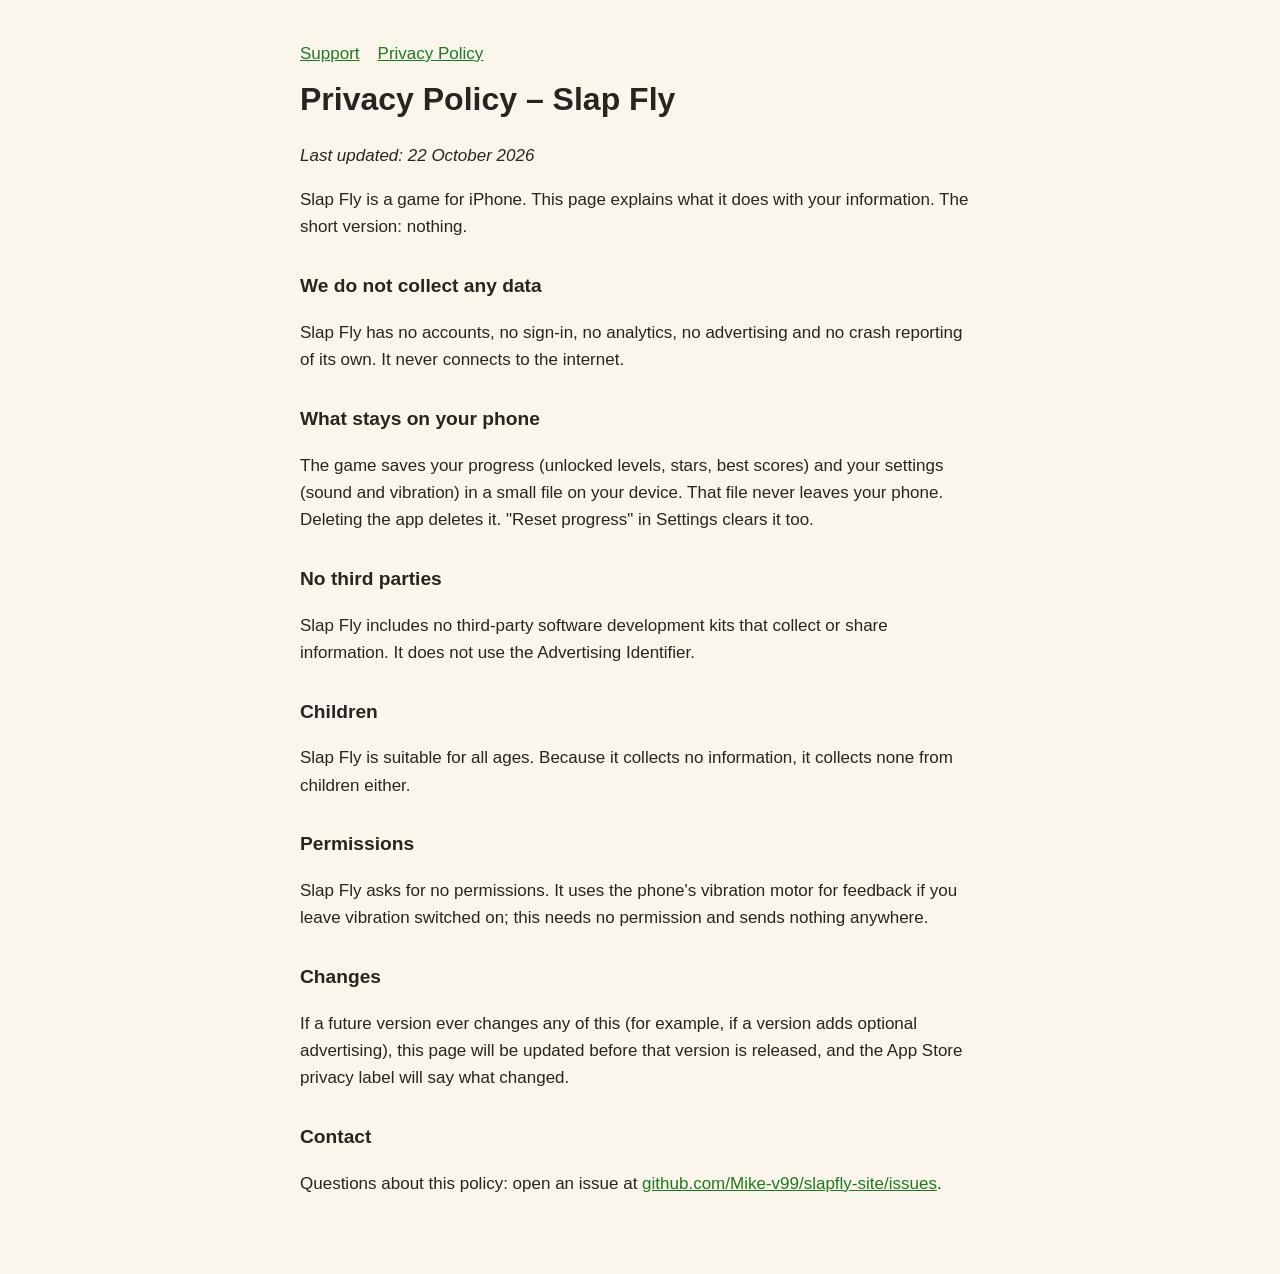
==== privacy.html @ f926d4e5 "Support and privacy pages for Slap Fly" ====
<!doctype html>
<html lang="en"><head><meta charset="utf-8"><meta name="viewport" content="width=device-width,initial-scale=1">
<title>Slap Fly – Privacy Policy</title><link rel="stylesheet" href="style.css"></head>
<body><main>
<nav><a href="./">Support</a><a href="privacy.html">Privacy Policy</a></nav>
<h1>Privacy Policy – Slap Fly</h1>
<p><em>Last updated: 22 October 2026</em></p>
<p>Slap Fly is a game for iPhone. This page explains what it does with your information. The short version: nothing.</p>
<h2>We do not collect any data</h2>
<p>Slap Fly has no accounts, no sign-in, no analytics, no advertising and no crash reporting of its own. It never connects to the internet.</p>
<h2>What stays on your phone</h2>
<p>The game saves your progress (unlocked levels, stars, best scores) and your settings (sound and vibration) in a small file on your device. That file never leaves your phone. Deleting the app deletes it. "Reset progress" in Settings clears it too.</p>
<h2>No third parties</h2>
<p>Slap Fly includes no third-party software development kits that collect or share information. It does not use the Advertising Identifier.</p>
<h2>Children</h2>
<p>Slap Fly is suitable for all ages. Because it collects no information, it collects none from children either.</p>
<h2>Permissions</h2>
<p>Slap Fly asks for no permissions. It uses the phone's vibration motor for feedback if you leave vibration switched on; this needs no permission and sends nothing anywhere.</p>
<h2>Changes</h2>
<p>If a future version ever changes any of this (for example, if a version adds optional advertising), this page will be updated before that version is released, and the App Store privacy label will say what changed.</p>
<h2>Contact</h2>
<p>Questions about this policy: open an issue at <a href="https://github.com/Mike-v99/slapfly-site/issues">github.com/Mike-v99/slapfly-site/issues</a>.</p>
</main></body></html>
---- style.css ----
:root{color-scheme:light dark;--bg:#fbf6ec;--ink:#2a2420;--accent:#1f7a1f;--card:#fff}
@media (prefers-color-scheme:dark){:root{--bg:#1b1715;--ink:#f1e9dc;--accent:#8fd68f;--card:#262120}}
body{margin:0;background:var(--bg);color:var(--ink);font:17px/1.6 -apple-system,BlinkMacSystemFont,"Segoe UI",Helvetica,Arial,sans-serif}
main{max-width:680px;margin:0 auto;padding:40px 20px 60px}
h1{font-size:2rem;margin:.2em 0 .4em}h2{font-size:1.2rem;margin-top:1.6em}
a{color:var(--accent)}nav a{margin-right:18px}
.card{background:var(--card);border-radius:14px;padding:18px 22px;margin:18px 0;box-shadow:0 1px 4px rgba(0,0,0,.08)}
footer{margin-top:40px;font-size:.9rem;opacity:.7}
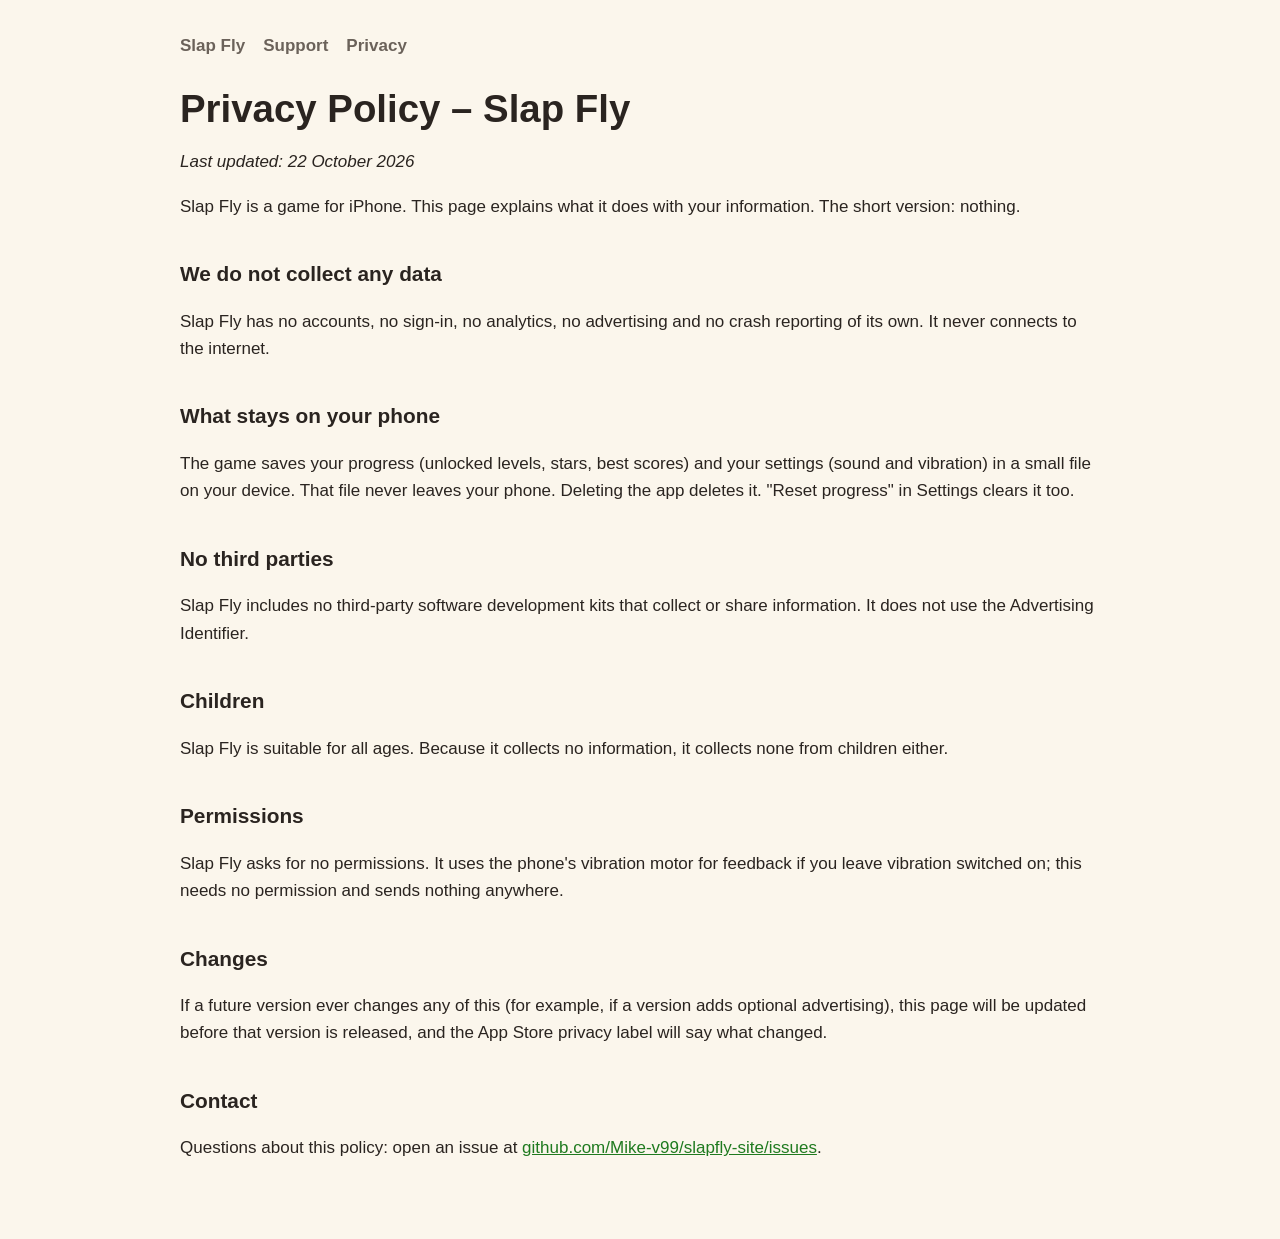
==== commit 668a11ae: "Landing page for slapfly.com with icon, screenshots and App Store link; support moves to support.htm" ====
--- a/privacy.html
+++ b/privacy.html
@@ -1,8 +1,8 @@
 <!doctype html>
 <html lang="en"><head><meta charset="utf-8"><meta name="viewport" content="width=device-width,initial-scale=1">
-<title>Slap Fly – Privacy Policy</title><link rel="stylesheet" href="style.css"></head>
+<title>Slap Fly – Privacy Policy</title><link rel="icon" href="icon.png"><link rel="stylesheet" href="style.css"></head>
 <body><main>
-<nav><a href="./">Support</a><a href="privacy.html">Privacy Policy</a></nav>
+<nav><a href="./">Slap Fly</a><a href="support.html">Support</a><a href="privacy.html">Privacy</a></nav>
 <h1>Privacy Policy – Slap Fly</h1>
 <p><em>Last updated: 22 October 2026</em></p>
 <p>Slap Fly is a game for iPhone. This page explains what it does with your information. The short version: nothing.</p>
--- a/style.css
+++ b/style.css
@@ -1,8 +1,21 @@
-:root{color-scheme:light dark;--bg:#fbf6ec;--ink:#2a2420;--accent:#1f7a1f;--card:#fff}
-@media (prefers-color-scheme:dark){:root{--bg:#1b1715;--ink:#f1e9dc;--accent:#8fd68f;--card:#262120}}
+:root{color-scheme:light dark;--bg:#fbf6ec;--ink:#2a2420;--muted:#6b625a;--accent:#1f7a1f;--accent2:#f2b705;--card:#fff}
+@media (prefers-color-scheme:dark){:root{--bg:#1b1715;--ink:#f1e9dc;--muted:#b7aa9c;--accent:#8fd68f;--accent2:#f2b705;--card:#262120}}
+*{box-sizing:border-box}
 body{margin:0;background:var(--bg);color:var(--ink);font:17px/1.6 -apple-system,BlinkMacSystemFont,"Segoe UI",Helvetica,Arial,sans-serif}
-main{max-width:680px;margin:0 auto;padding:40px 20px 60px}
-h1{font-size:2rem;margin:.2em 0 .4em}h2{font-size:1.2rem;margin-top:1.6em}
-a{color:var(--accent)}nav a{margin-right:18px}
-.card{background:var(--card);border-radius:14px;padding:18px 22px;margin:18px 0;box-shadow:0 1px 4px rgba(0,0,0,.08)}
-footer{margin-top:40px;font-size:.9rem;opacity:.7}
+main{max-width:960px;margin:0 auto;padding:32px 20px 60px}
+nav{display:flex;gap:18px;flex-wrap:wrap;margin-bottom:28px}nav a{color:var(--muted);text-decoration:none;font-weight:600}nav a:hover{color:var(--accent)}
+h1{font-size:2.4rem;line-height:1.15;margin:.2em 0 .3em}h2{font-size:1.3rem;margin-top:1.8em}
+a{color:var(--accent)}
+.hero{display:grid;grid-template-columns:140px 1fr;gap:28px;align-items:center}
+.hero img{width:140px;height:140px;border-radius:32px;box-shadow:0 8px 30px rgba(0,0,0,.18)}
+.lead{font-size:1.2rem;color:var(--muted);margin:0 0 18px}
+.badge{display:inline-block;background:#111;color:#fff;border-radius:10px;padding:10px 18px;font-weight:600;text-decoration:none}
+.badge small{display:block;font-size:.7rem;font-weight:400;opacity:.8}
+.note{font-size:.95rem;color:var(--muted);margin-top:10px}
+.shots{display:grid;grid-template-columns:repeat(auto-fit,minmax(150px,1fr));gap:14px;margin:26px 0}
+.shots img{width:100%;border-radius:22px;box-shadow:0 6px 24px rgba(0,0,0,.16)}
+.grid{display:grid;grid-template-columns:repeat(auto-fit,minmax(240px,1fr));gap:16px}
+.card{background:var(--card);border-radius:14px;padding:18px 22px;box-shadow:0 1px 4px rgba(0,0,0,.08)}
+.card h3{margin:0 0 .3em;font-size:1.05rem}.card p{margin:0;color:var(--muted)}
+footer{margin-top:44px;font-size:.9rem;color:var(--muted)}
+@media (max-width:560px){.hero{grid-template-columns:96px 1fr;gap:18px}.hero img{width:96px;height:96px;border-radius:22px}h1{font-size:1.9rem}}
